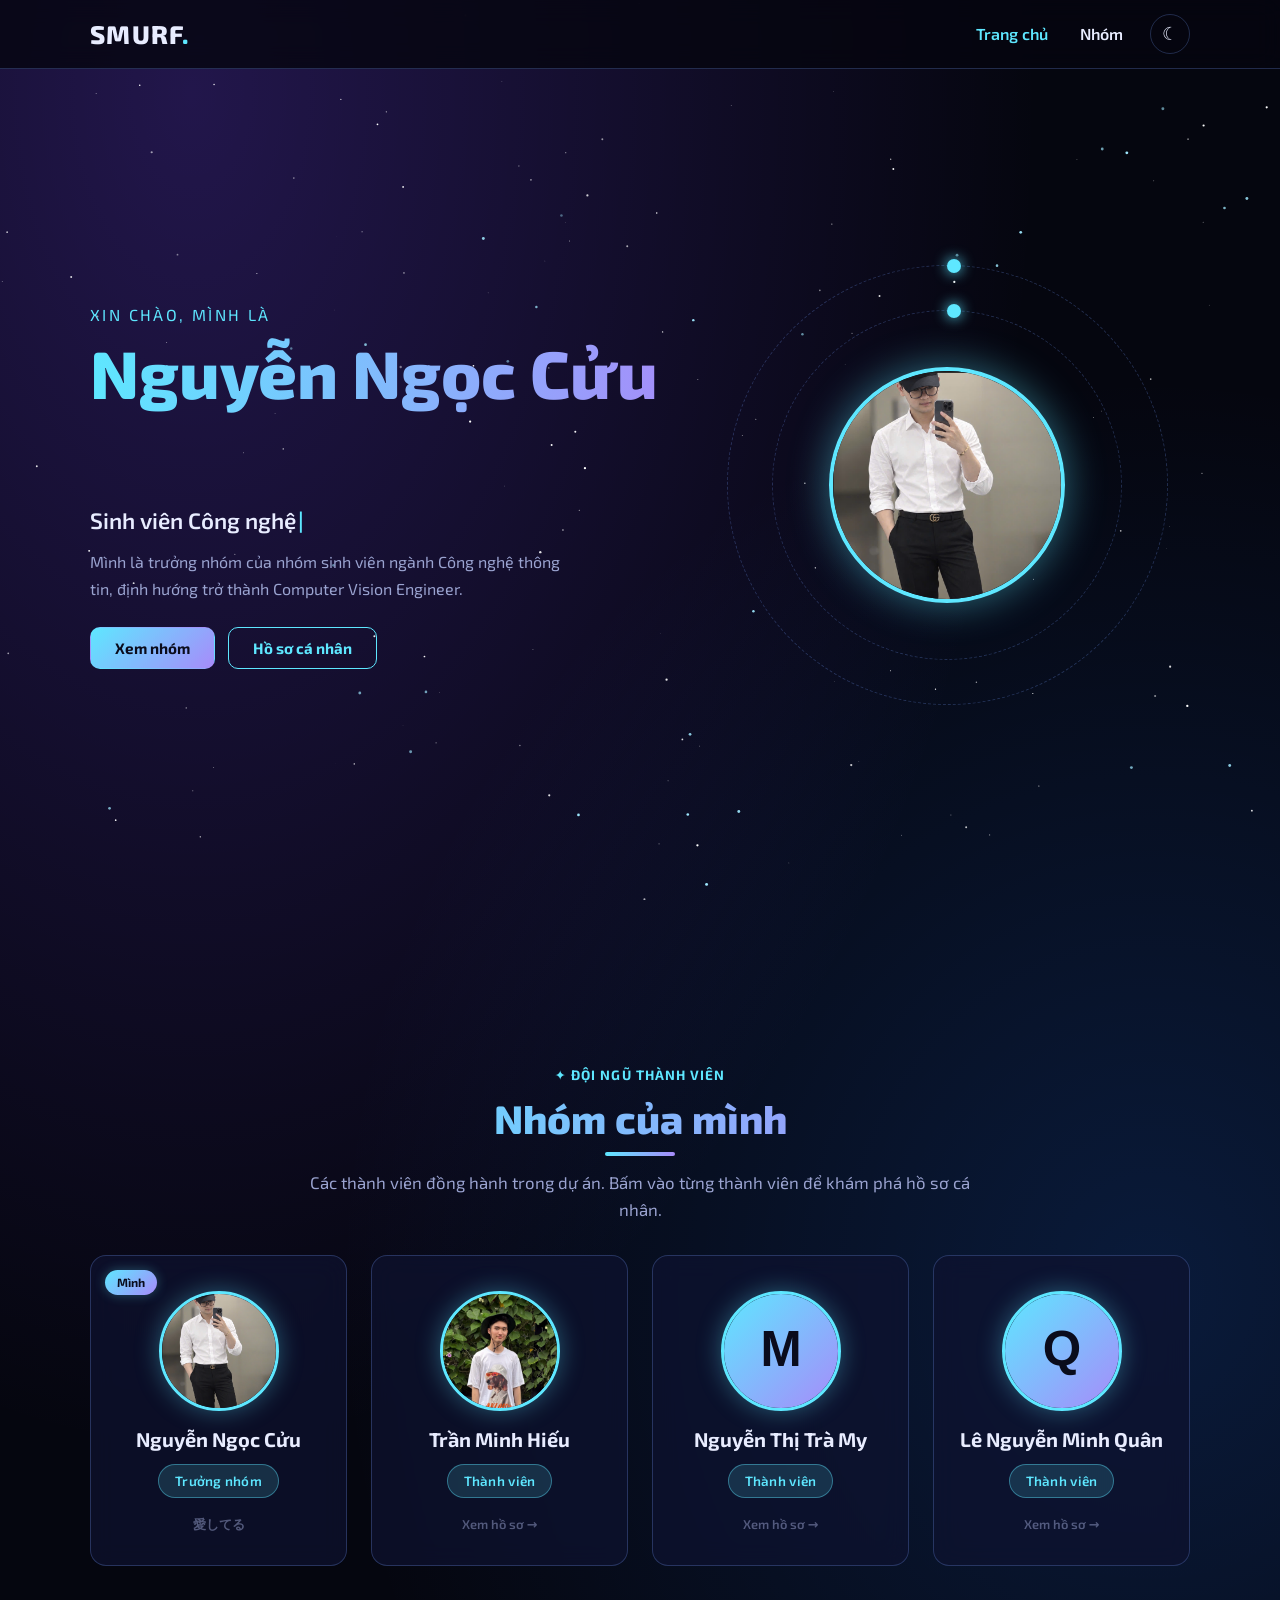
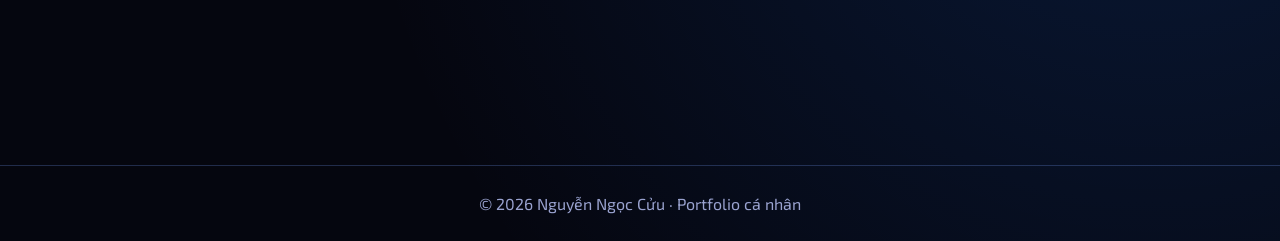
==== index.html @ 29a0bb09 "portfolionhom5" ====
<!DOCTYPE html>
<html lang="vi" data-theme="dark">
<head>
  <meta charset="utf-8">
  <meta name="viewport" content="width=device-width, initial-scale=1">
  <meta name="description" content="Portfolio cá nhân của Nguyễn Văn A – sinh viên Công nghệ thông tin, định hướng Web Developer.">
  <title>Nguyễn Văn A – Portfolio</title>

  <link rel="stylesheet" href="https://fonts.googleapis.com/css2?family=Exo+2:wght@400;600;700;800&display=swap">
  <link rel="stylesheet" href="css/base.css">
  <link rel="stylesheet" href="css/layout.css">
  <link rel="stylesheet" href="css/components.css">
  <link rel="stylesheet" href="css/team.css">
  <link rel="stylesheet" href="css/animations.css">
  <link rel="stylesheet" href="css/responsive.css">

  <script src="js/utils.js"></script>
</head>

<body>
  <canvas id="space" aria-hidden="true"></canvas>
  <a class="skip-link" href="#main">Bỏ qua menu</a>

  <header class="site-header">
    <nav class="navbar container" aria-label="Menu chính">
      <a class="logo" href="#home">SMURF<span>.</span></a>

      <ul class="nav-links" id="navLinks">
        <li><a href="#home">Trang chủ</a></li>
        <li><a href="#team">Nhóm</a></li>

      </ul>

      <button class="icon-btn" id="themeToggle" type="button" aria-label="Đổi giao diện sáng / tối">☾</button>
      <button class="icon-btn menu-toggle" id="menuToggle" type="button" aria-expanded="false" aria-controls="navLinks" aria-label="Mở menu">☰</button>
    </nav>
  </header>

  <main id="main">
    <section id="home" class="hero container" aria-labelledby="heroTitle">
      <div class="hero-text">
        <p class="eyebrow">Xin chào, mình là</p>
        <h1 id="heroTitle" class="gradient-text"><a href="cuu.html" class="name-link" title="Xem thông tin cá nhân">Nguyễn Ngọc Cửu</a></h1>
        <p class="typing"><span id="typing"></span><span class="cursor" aria-hidden="true">|</span></p>
        <p class="lead">Mình là trưởng nhóm của nhóm  sinh viên ngành Công nghệ thông tin, định hướng trở thành Computer Vision Engineer.</p>
        <div class="hero-actions">
          <a class="btn" href="#team">Xem nhóm</a>
          <a class="btn ghost" href="cuu.html">Hồ sơ cá nhân</a>
        </div>
      </div>

      <figure class="hero-visual">
        <div class="orbit orbit-1"><i></i></div>
        <div class="orbit orbit-2"><i></i></div>
        <img class="avatar" src="./images/cuu.png" data-label="Ảnh của bạn" alt="Ảnh đại diện của Nguyễn Ngọc Cửu">
      </figure>
    </section>

    <section id="team" class="section container" aria-labelledby="teamTitle">
      <div class="team-header reveal">
        <span class="team-eyebrow">✦ Đội ngũ thành viên</span>
        <h2 id="teamTitle" class="section-title gradient-text">Nhóm của mình</h2>
        <p class="team-desc">Các thành viên đồng hành trong dự án. Bấm vào từng thành viên để khám phá hồ sơ cá nhân.</p>
      </div>

      <div class="team-grid" id="teamGrid">
        <article class="card member owner reveal">
          <a class="member-main" href="cuu.html" title="Xem thông tin Nguyễn Ngọc Cửu">
            <div class="member-photo-wrap">
              <img class="member-photo" src="./images/cuu.png" data-label="Ảnh của bạn" alt="Ảnh đại diện của Nguyễn Ngọc Cửu">
            </div>
            <h3>Nguyễn Ngọc Cửu</h3>
            <span class="member-tag">Trưởng nhóm</span>
            <span class="member-hint">愛してる</span>
          </a>
          <span class="badge">Mình</span>
        </article>

        <article class="card member reveal">
          <a class="member-main" href="hieu.html" title="Xem thông tin Trần Minh Hiếu">
            <div class="member-photo-wrap">
              <img class="member-photo" src="./images/anh1.jpeg" alt="Ảnh đại diện của Trần Minh Hiếu">
            </div>
            <h3>Trần Minh Hiếu</h3>
            <span class="member-tag">Thành viên</span>
            <span class="member-hint">Xem hồ sơ →</span>
          </a>
        </article>

        <article class="card member reveal">
          <a class="member-main" href="my.html" title="Xem thông tin Nguyễn Thị Trà My">
            <div class="member-photo-wrap">
              <img class="member-photo" src="./images/my.svg" alt="Ảnh đại diện của Nguyễn Thị Trà My">
            </div>
            <h3>Nguyễn Thị Trà My</h3>
            <span class="member-tag">Thành viên</span>
            <span class="member-hint">Xem hồ sơ →</span>
          </a>
        </article>

        <article class="card member reveal">
          <a class="member-main" href="quan.html" title="Xem thông tin Lê Nguyễn Minh Quân">
            <div class="member-photo-wrap">
              <img class="member-photo" src="./images/quan.svg" alt="Ảnh đại diện của Lê Nguyễn Minh Quân">
            </div>
            <h3>Lê Nguyễn Minh Quân</h3>
            <span class="member-tag">Thành viên</span>
            <span class="member-hint">Xem hồ sơ →</span>
          </a>
        </article>
      </div>
    </section>

  </main>

  <footer class="site-footer">
    <p>© 2026 Nguyễn Ngọc Cửu · Portfolio cá nhân</p>
  </footer>

  <button class="to-top" id="toTop" type="button" aria-label="Lên đầu trang" hidden>▲</button>

  <dialog class="modal" id="projectModal" aria-labelledby="modalTitle">
    <button class="icon-btn modal-close" type="button" id="modalClose" aria-label="Đóng">×</button>
    <img id="modalImg" alt="">
    <div class="modal-body">
      <h3 id="modalTitle"></h3>
      <p id="modalDesc"></p>
      <ul class="tags" id="modalTags"></ul>
      <a class="btn small" id="modalLink" href="#" target="_blank" rel="noopener">Xem mã nguồn</a>
    </div>
  </dialog>

  <script src="js/space.js"></script>
  <script src="js/theme.js"></script>
  <script src="js/nav.js"></script>
  <script src="js/ui.js"></script>
  <script src="js/projects.js"></script>
  <script src="js/contact.js"></script>
</body>
</html>
---- css/base.css ----
:root {
  --bg: #05060f;
  --bg2: #0d1130;
  --card: rgba(14, 18, 48, .72);
  --line: rgba(120, 160, 255, .25);
  --text: #e8ecff;
  --muted: #9aa3d0;
  --accent: #5ee7ff;
  --accent2: #a78bfa;
  --danger: #ff6b86;
  --radius: 16px;
  --nav-h: 68px;
}

[data-theme="light"] {
  --bg: #f5f7ff;
  --bg2: #e9edff;
  --card: rgba(255, 255, 255, .88);
  --line: rgba(60, 80, 160, .2);
  --text: #16193a;
  --muted: #566080;
  --accent: #2f6bff;
  --accent2: #7c4dff;
}

* { box-sizing: border-box; }

html {
  scroll-behavior: smooth;
  scroll-padding-top: var(--nav-h);
}

body {
  margin: 0;
  background:
    radial-gradient(ellipse at 15% 5%, rgba(120, 70, 255, .25), transparent 55%),
    radial-gradient(ellipse at 90% 70%, rgba(30, 120, 255, .18), transparent 50%),
    var(--bg);
  color: var(--text);
  font: 400 1rem/1.7 "Exo 2", system-ui, sans-serif;
  transition: background .4s, color .4s;
}

h1, h2, h3, h4 { margin: 0; line-height: 1.2; }
p { margin: 0 0 1rem; }
a { color: inherit; text-decoration: none; }
img { display: block; max-width: 100%; }
ul, ol { margin: 0; padding: 0; list-style: none; }
.muted { color: var(--muted); }

.container { width: min(1100px, 92%); margin-inline: auto; }

#space {
  position: fixed;
  inset: 0;
  z-index: 0;
  transition: opacity .4s;
}
[data-theme="light"] #space { opacity: 0; }

.skip-link {
  position: absolute;
  left: -999px;
  padding: .5rem 1rem;
  background: var(--accent);
  color: #000;
}
.skip-link:focus { left: 0; z-index: 100; }

:focus-visible { outline: 2px solid var(--accent); outline-offset: 3px; }
---- css/layout.css ----
.site-header,
main,
.site-footer { position: relative; z-index: 1; }

.site-header {
  position: sticky;
  top: 0;
  z-index: 20;
  border-bottom: 1px solid var(--line);
  background: color-mix(in srgb, var(--bg) 80%, transparent);
  backdrop-filter: blur(12px);
}

.navbar {
  display: flex;
  align-items: center;
  gap: .8rem;
  height: var(--nav-h);
}

.logo {
  font-size: 1.6rem;
  font-weight: 800;
  letter-spacing: .05em;
}
.logo span { color: var(--accent); }

.nav-links {
  display: flex;
  gap: .2rem;
  margin-left: auto;
}

.hero {
  display: grid;
  grid-template-columns: 1.2fr 1fr;
  gap: 2rem;
  align-items: center;
  min-height: calc(100vh - var(--nav-h));
  padding-block: 3rem;
}
.hero-actions {
  display: flex;
  flex-wrap: wrap;
  gap: .8rem;
  margin-top: 1.5rem;
}

.section { padding-block: 4.5rem 1rem; }

.about-grid {
  display: grid;
  grid-template-columns: 1.4fr 1fr;
  gap: 1.5rem;
  align-items: start;
}

.grid-2 { display: grid; grid-template-columns: repeat(2, 1fr); gap: 1.2rem; }
.grid-3 { display: grid; grid-template-columns: repeat(3, 1fr); gap: 1.2rem; }

.skill-grid {
  display: grid;
  grid-template-columns: repeat(2, 1fr);
  gap: 1.2rem 2.5rem;
}

.project-grid {
  display: grid;
  grid-template-columns: repeat(auto-fill, minmax(300px, 1fr));
  gap: 1.5rem;
}

.contact-grid {
  display: grid;
  grid-template-columns: 1fr 1.3fr;
  gap: 1.5rem;
  align-items: start;
}

.site-footer {
  margin-top: 2rem;
  padding: 1.5rem;
  border-top: 1px solid var(--line);
  color: var(--muted);
  text-align: center;
}
.site-footer p { margin: 0; }
---- css/components.css ----
.gradient-text {
  font-size: clamp(2.4rem, 7vw, 4.2rem);
  font-weight: 800;
  background: linear-gradient(90deg, var(--accent), var(--accent2), #ff7ad9, var(--accent));
  background-size: 300% 100%;
  -webkit-background-clip: text;
  background-clip: text;
  color: transparent;
}

.name-link {
  color: inherit;
  text-decoration: none;
  background: inherit;
  background-size: inherit;
  -webkit-background-clip: text;
  background-clip: text;
  position: relative;
  transition: filter .3s;
}
.name-link::after {
  content: " →";
  font-size: .6em;
  opacity: 0;
  transition: opacity .3s, transform .3s;
  display: inline-block;
  transform: translateX(-8px);
}
.name-link:hover::after {
  opacity: 1;
  transform: translateX(0);
}
.name-link:hover {
  filter: brightness(1.25) drop-shadow(0 0 18px color-mix(in srgb, var(--accent) 50%, transparent));
}
.eyebrow { margin-bottom: .3rem; color: var(--accent); letter-spacing: .15em; text-transform: uppercase; }
.typing { min-height: 2rem; margin: .5rem 0; font-size: 1.4rem; font-weight: 600; }
.lead { max-width: 480px; color: var(--muted); }

.section-title {
  margin-bottom: 1.8rem;
  font-size: clamp(1.7rem, 4vw, 2.3rem);
}
.section-title::after {
  content: "";
  display: block;
  width: 70px;
  height: 4px;
  margin-top: .6rem;
  border-radius: 2px;
  background: linear-gradient(90deg, var(--accent), var(--accent2));
}
.sub-title { margin: 2.5rem 0 1rem; font-size: 1.4rem; }

.btn {
  display: inline-block;
  padding: .7rem 1.5rem;
  border: 1px solid transparent;
  border-radius: 10px;
  background: linear-gradient(135deg, var(--accent), var(--accent2));
  color: #0a0c1c;
  font: 700 .95rem "Exo 2", sans-serif;
  cursor: pointer;
}
.btn.ghost { border-color: var(--accent); background: transparent; color: var(--accent); }
.btn.small { padding: .4rem 1rem; font-size: .85rem; }

.icon-btn {
  width: 40px;
  height: 40px;
  border: 1px solid var(--line);
  border-radius: 50%;
  background: transparent;
  color: var(--text);
  font-size: 1.1rem;
  cursor: pointer;
}
.menu-toggle { display: none; }

.nav-links a {
  display: block;
  padding: .5rem .9rem;
  border-radius: 8px;
  font-weight: 600;
}
.nav-links a.active { color: var(--accent); }

.card {
  padding: 1.5rem;
  border: 1px solid var(--line);
  border-radius: var(--radius);
  background: var(--card);
  backdrop-filter: blur(8px);
}
.card h3, .card h4 { margin-bottom: .5rem; }

.info-card { display: grid; gap: .9rem; margin: 0; }
.info-card dt { color: var(--muted); font-size: .85rem; }
.info-card dd { margin: 0; font-weight: 600; }

.bullets li { padding-left: 1.2rem; position: relative; }
.bullets li::before { content: "✦"; position: absolute; left: 0; color: var(--accent); }

.skill-head { display: flex; justify-content: space-between; margin-bottom: .4rem; font-weight: 600; }
.bar { height: 10px; overflow: hidden; border-radius: 5px; background: var(--line); }
.bar span {
  display: block;
  width: 0;
  height: 100%;
  border-radius: inherit;
  background: linear-gradient(90deg, var(--accent), var(--accent2));
  transition: width 1.2s ease;
}
.reveal.in .bar span { width: var(--level); }

.tabs { display: flex; flex-wrap: wrap; gap: .5rem; margin-bottom: 1.5rem; }
.tab-btn, .filter-btn {
  padding: .5rem 1.2rem;
  border: 1px solid var(--line);
  border-radius: 20px;
  background: transparent;
  color: var(--text);
  font: 600 .9rem "Exo 2", sans-serif;
  cursor: pointer;
}
.tab-btn.active, .filter-btn.active {
  border-color: transparent;
  background: linear-gradient(135deg, var(--accent), var(--accent2));
  color: #0a0c1c;
}
.timeline { border-left: 2px solid var(--line); }
.timeline li { position: relative; padding: 0 0 1.5rem 1.5rem; }
.timeline li::before {
  content: "";
  position: absolute;
  top: .5rem;
  left: -7px;
  width: 12px;
  height: 12px;
  border-radius: 50%;
  background: var(--accent);
  box-shadow: 0 0 10px var(--accent);
}
.timeline time { color: var(--accent); font-size: .85rem; font-weight: 600; }

.filters { display: flex; flex-wrap: wrap; gap: .5rem; margin-bottom: 1.5rem; }
.project { display: flex; flex-direction: column; overflow: hidden; padding: 0; transform-style: preserve-3d; }
.project[hidden] { display: none; }
.project figure { margin: 0; overflow: hidden; }
.project img { width: 100%; aspect-ratio: 16 / 10; object-fit: cover; }
.project-body { display: flex; flex: 1; flex-direction: column; gap: .6rem; padding: 1.2rem; }
.project-desc { flex: 1; margin: 0; color: var(--muted); font-size: .95rem; }
.project-links { display: flex; align-items: center; justify-content: space-between; }
.link { color: var(--accent); font-weight: 600; }
.tags { display: flex; flex-wrap: wrap; gap: .4rem; }
.tags li {
  padding: .1rem .7rem;
  border: 1px solid var(--accent);
  border-radius: 20px;
  color: var(--accent);
  font-size: .8rem;
}

.modal {
  width: min(620px, 92%);
  padding: 0;
  overflow: hidden;
  border: 1px solid var(--line);
  border-radius: var(--radius);
  background: var(--bg2);
  color: var(--text);
}
.modal::backdrop { background: rgba(0, 0, 0, .65); }
.modal img { width: 100%; max-height: 260px; object-fit: cover; }
.modal-body { display: grid; gap: .8rem; padding: 1.5rem; }
.modal-body p { margin: 0; color: var(--muted); }
.modal-close { position: absolute; top: .8rem; right: .8rem; background: rgba(0, 0, 0, .5); color: #fff; }

.contact-info p { margin-bottom: .8rem; }
.contact-info a { color: var(--accent); }
.contact-form { display: grid; gap: 1rem; }
.contact-form label { display: grid; gap: .3rem; font-weight: 600; font-size: .9rem; }
.contact-form input,
.contact-form textarea {
  padding: .7rem .9rem;
  border: 1px solid var(--line);
  border-radius: 10px;
  background: transparent;
  color: var(--text);
  font: inherit;
}
.contact-form .invalid { border-color: var(--danger); }
.error { min-height: 1em; color: var(--danger); font-weight: 400; }
.form-ok { margin: 0; color: #3ddc97; font-weight: 600; }
.contact-form .btn { justify-self: start; }

.to-top {
  position: fixed;
  right: 1.2rem;
  bottom: 1.2rem;
  z-index: 30;
  width: 46px;
  height: 46px;
  border: 0;
  border-radius: 50%;
  background: linear-gradient(135deg, var(--accent), var(--accent2));
  color: #0a0c1c;
  font-size: 1.1rem;
  cursor: pointer;
}
.to-top[hidden] { display: none; }
---- css/team.css ----
#team {
  min-height: calc(100vh - var(--nav-h));
  display: flex;
  flex-direction: column;
  justify-content: center;
  align-items: center;
  text-align: center;
  padding-block: 3.5rem 4rem;
  box-sizing: border-box;
  scroll-margin-top: var(--nav-h);
}

.team-header {
  max-width: 680px;
  margin-inline: auto;
  margin-bottom: 2rem;
}

.team-eyebrow {
  display: inline-block;
  font-size: .85rem;
  font-weight: 700;
  letter-spacing: .08em;
  text-transform: uppercase;
  color: var(--accent);
  margin-bottom: .5rem;
}

#team .section-title {
  font-size: clamp(1.8rem, 3.5vw, 2.5rem);
  font-weight: 800;
  margin-bottom: .8rem;
}

#team .section-title::after {
  margin-inline: auto;
}

.team-desc {
  color: var(--muted);
  font-size: 1.05rem;
  line-height: 1.6;
  margin: 0;
}

.team-grid {
  display: grid;
  grid-template-columns: repeat(4, 1fr);
  gap: 1.5rem;
  width: 100%;
  max-width: 1140px;
  margin-inline: auto;
  justify-content: center;
  align-items: stretch;
}

.member {
  position: relative;
  padding: 0;
  text-align: center;
  border-radius: var(--radius);
  background: var(--card);
  border: 1px solid var(--line);
  backdrop-filter: blur(12px);
  transition: transform .35s cubic-bezier(0.16, 1, 0.3, 1), box-shadow .35s ease, border-color .35s ease;
  overflow: hidden;
  display: flex;
  flex-direction: column;
}

.member:hover {
  transform: translateY(-8px);
  border-color: var(--accent);
  box-shadow: 0 16px 36px color-mix(in srgb, var(--accent) 22%, transparent), 0 0 0 1px color-mix(in srgb, var(--accent) 30%, transparent);
}

.member-main {
  display: flex;
  flex-direction: column;
  align-items: center;
  gap: .5rem;
  width: 100%;
  height: 100%;
  padding: 2.2rem 1.2rem 1.8rem;
  border: 0;
  background: none;
  color: inherit;
  font: inherit;
  cursor: pointer;
  text-decoration: none;
}

.member-photo-wrap {
  position: relative;
  margin-bottom: .5rem;
}

.member-photo {
  width: 120px;
  height: 120px;
  border: 3px solid var(--accent);
  border-radius: 50%;
  box-shadow: 0 0 24px color-mix(in srgb, var(--accent) 35%, transparent);
  object-fit: cover;
  transition: transform .35s ease, box-shadow .35s ease;
}

.member:hover .member-photo {
  transform: scale(1.08) rotate(-2deg);
  box-shadow: 0 0 32px color-mix(in srgb, var(--accent) 55%, transparent);
}

.member h3 {
  font-size: 1.25rem;
  font-weight: 700;
  margin: 0;
  color: var(--text);
  transition: color .3s ease;
}

.member:hover h3 {
  color: var(--accent);
}

.member-tag {
  display: inline-block;
  margin-top: .35rem;
  padding: .28rem 1rem;
  border-radius: 20px;
  background: color-mix(in srgb, var(--accent) 15%, transparent);
  border: 1px solid color-mix(in srgb, var(--accent) 40%, transparent);
  color: var(--accent);
  font-size: .84rem;
  font-weight: 600;
  letter-spacing: .02em;
  transition: all .3s ease;
}

.member:hover .member-tag {
  background: linear-gradient(135deg, var(--accent), var(--accent2));
  color: #0a0c1c;
  border-color: transparent;
  box-shadow: 0 0 16px color-mix(in srgb, var(--accent) 40%, transparent);
}

.member-hint {
  margin-top: .5rem;
  font-size: .8rem;
  font-weight: 600;
  color: var(--muted);
  opacity: .5;
  transition: opacity .3s, transform .3s, color .3s;
}

.member:hover .member-hint {
  opacity: 1;
  color: var(--accent);
  transform: translateY(-2px);
}

.badge {
  position: absolute;
  top: .9rem;
  left: .9rem;
  padding: .15rem .75rem;
  border-radius: 20px;
  background: linear-gradient(135deg, var(--accent), var(--accent2));
  color: #0a0c1c;
  font-size: .75rem;
  font-weight: 700;
  box-shadow: 0 0 12px color-mix(in srgb, var(--accent) 30%, transparent);
}
---- css/animations.css ----
@keyframes spin   { to { transform: rotate(360deg); } }
@keyframes shine  { to { background-position: 300% 0; } }
@keyframes float  { 0%, 100% { transform: translateY(0); } 50% { transform: translateY(-14px); } }
@keyframes blink  { 50% { opacity: 0; } }
@keyframes pop    { from { opacity: 0; transform: scale(.94); } to { opacity: 1; transform: none; } }

.gradient-text { animation: shine 8s linear infinite; }
.cursor { margin-left: 2px; color: var(--accent); animation: blink 1s steps(1) infinite; }

.hero-visual {
  position: relative;
  display: grid;
  place-items: center;
  width: min(380px, 80%);
  margin: auto;
  aspect-ratio: 1;
}
.orbit {
  position: absolute;
  border: 1px dashed var(--line);
  border-radius: 50%;
  animation: spin 18s linear infinite;
}
.orbit-1 { inset: 4%; }
.orbit-2 { inset: -8%; animation-duration: 28s; animation-direction: reverse; }
.orbit i {
  position: absolute;
  top: -7px;
  left: 50%;
  width: 14px;
  height: 14px;
  border-radius: 50%;
  background: var(--accent);
  box-shadow: 0 0 14px var(--accent);
}
.avatar {
  width: 62%;
  aspect-ratio: 1;
  border: 4px solid var(--accent);
  border-radius: 50%;
  box-shadow: 0 0 40px color-mix(in srgb, var(--accent) 45%, transparent);
  object-fit: cover;
  animation: float 6s ease-in-out infinite;
}

.btn, .icon-btn, .tab-btn, .filter-btn, .to-top, .nav-links a, .card {
  transition: transform .25s, box-shadow .25s, background .25s, color .25s, border-color .25s;
}
.btn:hover { transform: translateY(-3px); box-shadow: 0 8px 20px color-mix(in srgb, var(--accent) 40%, transparent); }
.icon-btn:hover { transform: rotate(20deg) scale(1.1); border-color: var(--accent); }
.nav-links a:hover { background: color-mix(in srgb, var(--accent) 14%, transparent); color: var(--accent); }
.tab-btn:hover, .filter-btn:hover { border-color: var(--accent); }
.card:hover { border-color: var(--accent); box-shadow: 0 10px 30px rgba(0, 0, 0, .25); }
.project img { transition: transform .5s; }
.project:hover img { transform: scale(1.08); }
.to-top:hover { transform: translateY(-5px); }
.modal[open] { animation: pop .25s ease; }

.reveal { opacity: 0; transform: translateY(24px); transition: opacity .6s, transform .6s; }
.reveal.in { opacity: 1; transform: none; }

@media (prefers-reduced-motion: reduce) {
  *, *::before, *::after { animation: none !important; transition: none !important; }
  .reveal { opacity: 1; transform: none; }
}
---- css/responsive.css ----
@media (max-width: 992px) {
  .hero { grid-template-columns: 1fr; text-align: center; }
  .hero-text .lead { margin-inline: auto; }
  .hero-actions { justify-content: center; }
  .hero-visual { order: -1; width: min(300px, 70%); }

  .about-grid, .contact-grid { grid-template-columns: 1fr; }
  .grid-3 { grid-template-columns: repeat(2, 1fr); }
}

@media (max-width: 800px) {
  .menu-toggle { display: inline-block; }

  .nav-links {
    position: absolute;
    top: var(--nav-h);
    left: 0;
    right: 0;
    flex-direction: column;
    max-height: 0;
    margin: 0;
    overflow: hidden;
    border-bottom: 1px solid var(--line);
    background: var(--bg2);
    transition: max-height .3s;
  }
  .nav-links.open { max-height: 420px; }
  .nav-links a { padding: .9rem 1.5rem; border-radius: 0; }
  #themeToggle { margin-left: auto; }
}

@media (max-width: 640px) {
  .grid-2, .grid-3, .skill-grid { grid-template-columns: 1fr; }
  .section { padding-top: 3rem; }
  .project-grid { grid-template-columns: 1fr; }
}

@media (max-width: 992px) {
  .team-grid { grid-template-columns: repeat(2, 1fr); gap: 1.2rem; }
  #team { min-height: auto; padding-block: 4rem 3rem; }
}
@media (max-width: 640px) {
  .team-grid { gap: 1rem; }
  .member-main { padding: 1.6rem .8rem 1.4rem; }
  .member-photo { width: 96px; height: 96px; }
  .member h3 { font-size: 1.1rem; }
}
@media (max-width: 420px) {
  .team-grid { grid-template-columns: 1fr; }
}
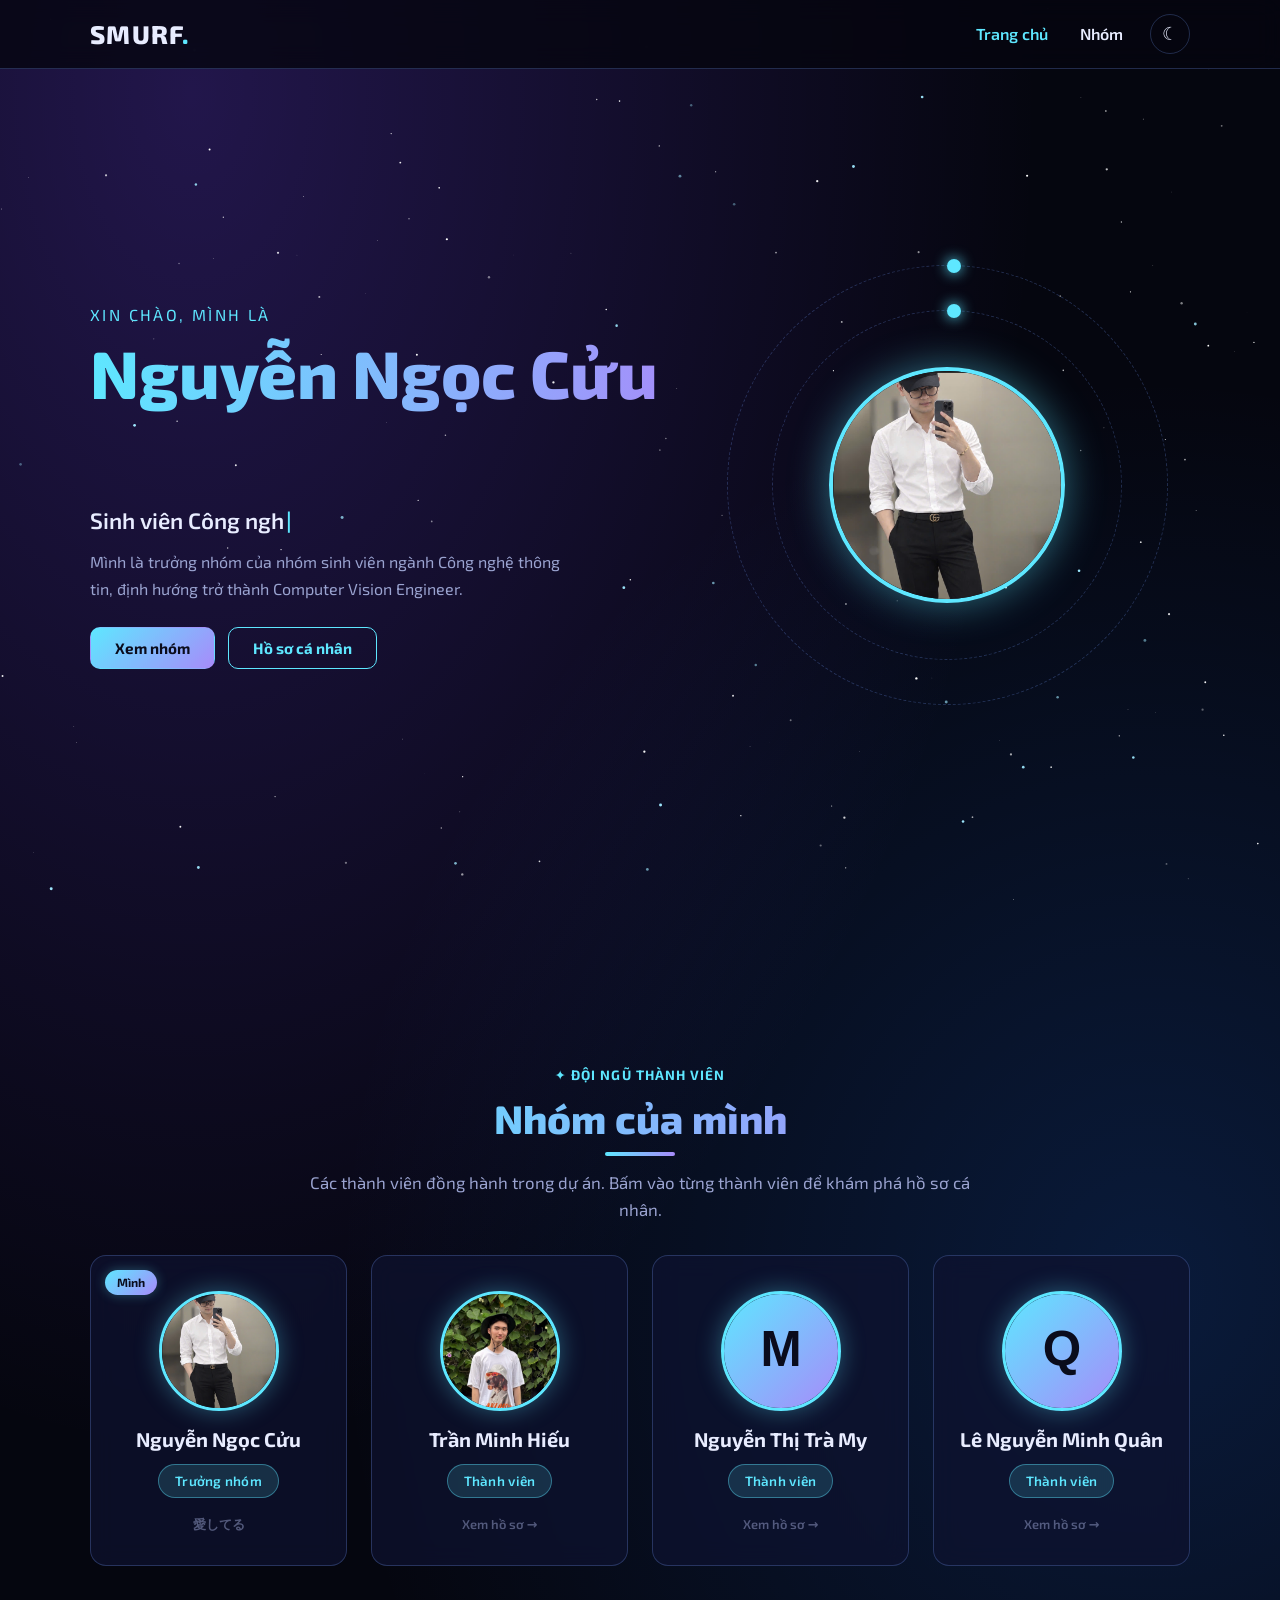
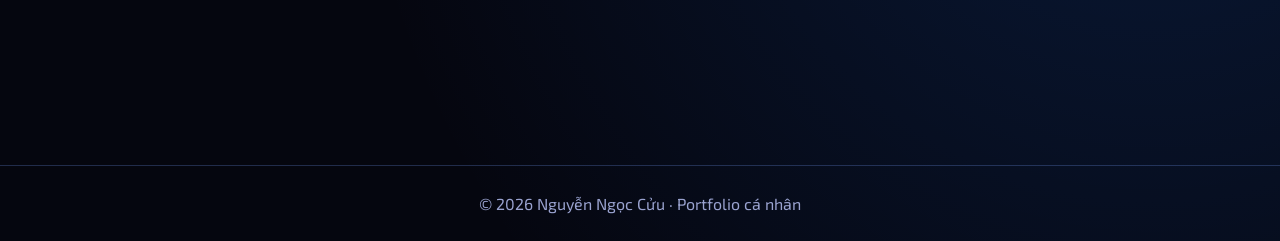
==== commit ce5fa9a7: "portfolionhom5" ====
--- a/index.html
+++ b/index.html
@@ -3,8 +3,8 @@
 <head>
   <meta charset="utf-8">
   <meta name="viewport" content="width=device-width, initial-scale=1">
-  <meta name="description" content="Portfolio cá nhân của Nguyễn Văn A – sinh viên Công nghệ thông tin, định hướng Web Developer.">
-  <title>Nguyễn Văn A – Portfolio</title>
+  <meta name="description" content="Portfolio Nhóm 5 – sinh viên Công nghệ thông tin, định hướng Web Developer.">
+  <title>Nguyễn Ngọc Cửu – Portfolio</title>
 
   <link rel="stylesheet" href="https://fonts.googleapis.com/css2?family=Exo+2:wght@400;600;700;800&display=swap">
   <link rel="stylesheet" href="css/base.css">
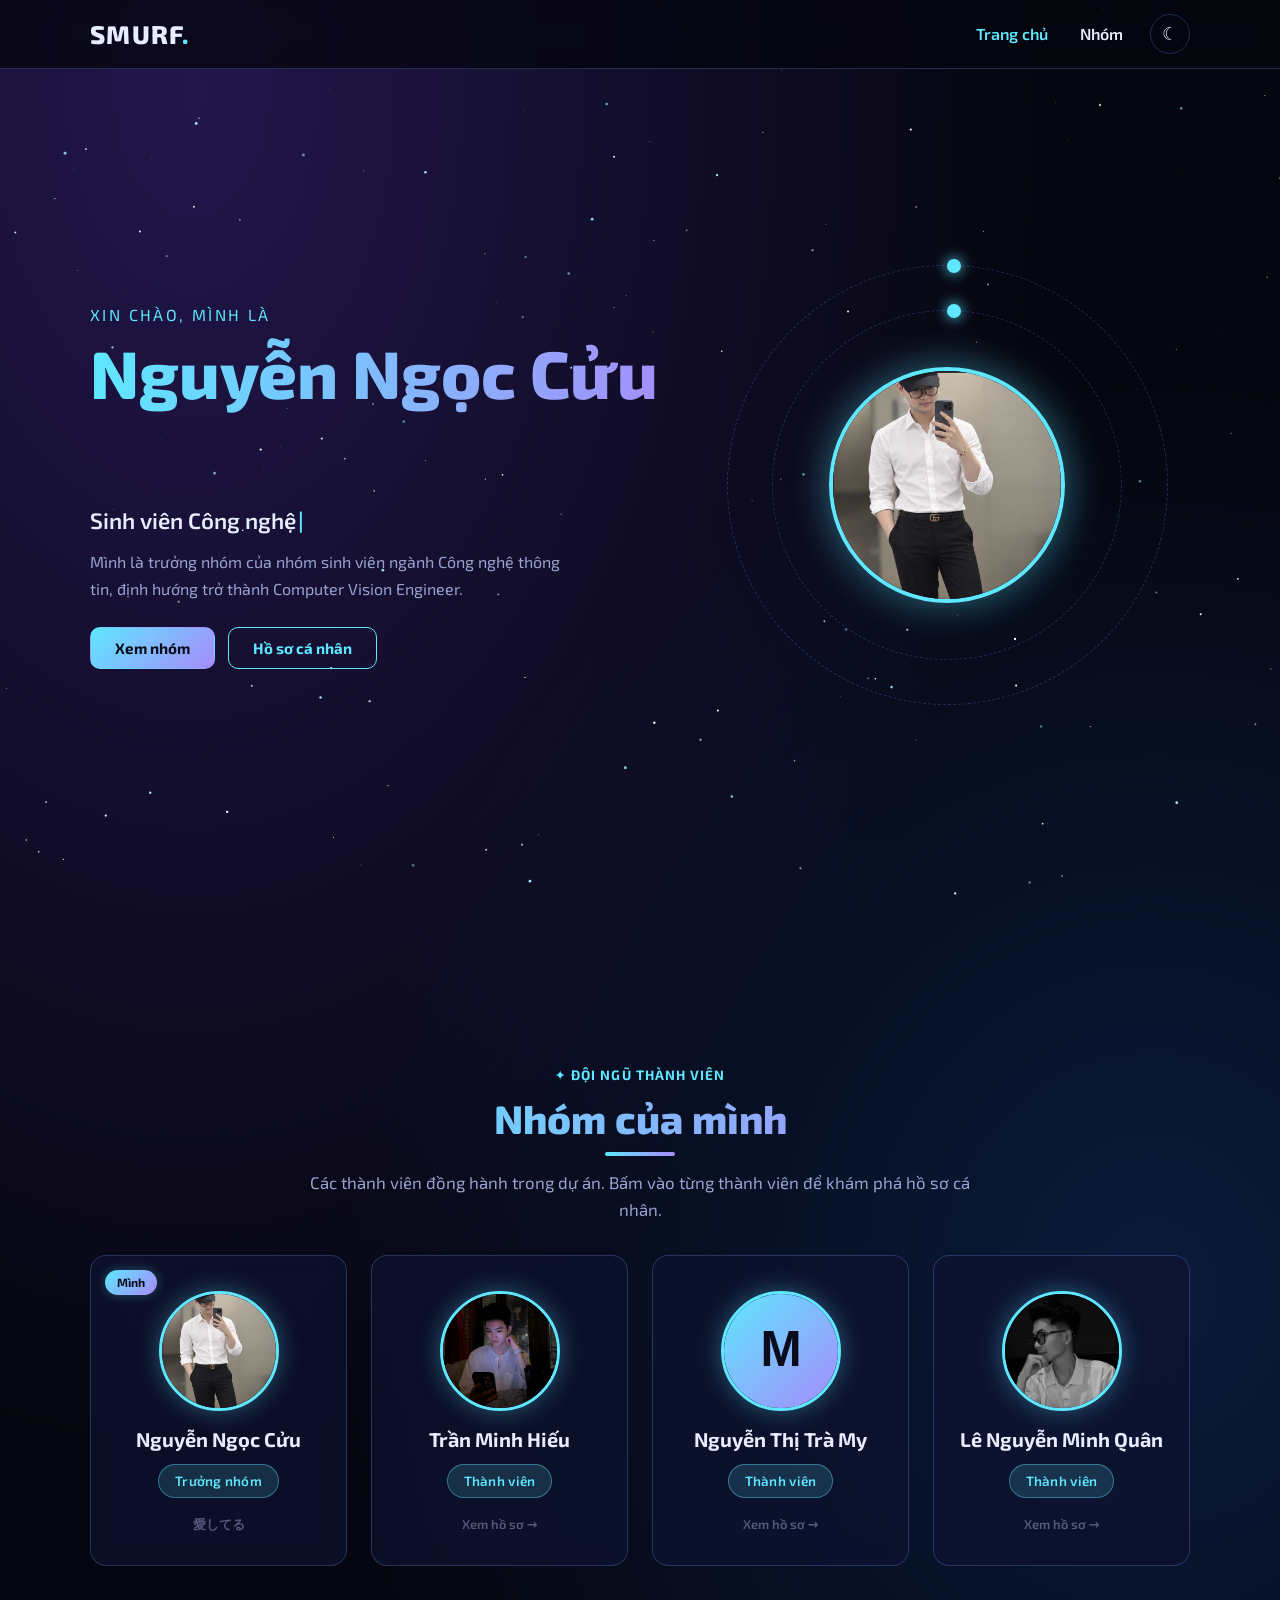
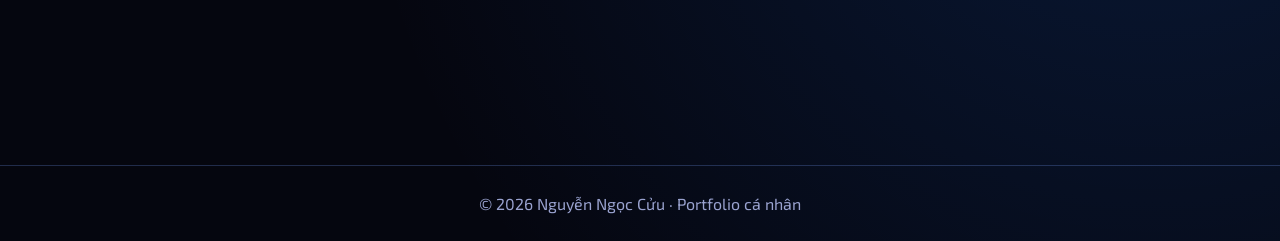
==== commit 0ca321ce: "Nhom5" ====
--- a/index.html
+++ b/index.html
@@ -79,7 +79,7 @@
         <article class="card member reveal">
           <a class="member-main" href="hieu.html" title="Xem thông tin Trần Minh Hiếu">
             <div class="member-photo-wrap">
-              <img class="member-photo" src="./images/anh1.jpeg" alt="Ảnh đại diện của Trần Minh Hiếu">
+              <img class="member-photo" src="./images/anh1.png" alt="Ảnh đại diện của Trần Minh Hiếu">
             </div>
             <h3>Trần Minh Hiếu</h3>
             <span class="member-tag">Thành viên</span>
@@ -88,9 +88,9 @@
         </article>
 
         <article class="card member reveal">
-          <a class="member-main" href="my.html" title="Xem thông tin Nguyễn Thị Trà My">
+          <a class="member-main" href="../portfolio/my.html" title="Xem thông tin Nguyễn Thị Trà My">
             <div class="member-photo-wrap">
-              <img class="member-photo" src="./images/my.svg" alt="Ảnh đại diện của Nguyễn Thị Trà My">
+              <img class="member-photo" src="../portfolio/images/avatar.jpg" alt="Ảnh đại diện của Nguyễn Thị Trà My">
             </div>
             <h3>Nguyễn Thị Trà My</h3>
             <span class="member-tag">Thành viên</span>
@@ -101,7 +101,7 @@
         <article class="card member reveal">
           <a class="member-main" href="quan.html" title="Xem thông tin Lê Nguyễn Minh Quân">
             <div class="member-photo-wrap">
-              <img class="member-photo" src="./images/quan.svg" alt="Ảnh đại diện của Lê Nguyễn Minh Quân">
+              <img class="member-photo" src="./images/quandi.png" alt="Ảnh đại diện của Lê Nguyễn Minh Quân">
             </div>
             <h3>Lê Nguyễn Minh Quân</h3>
             <span class="member-tag">Thành viên</span>
@@ -137,4 +137,4 @@
   <script src="js/projects.js"></script>
   <script src="js/contact.js"></script>
 </body>
-</html>
+</html>
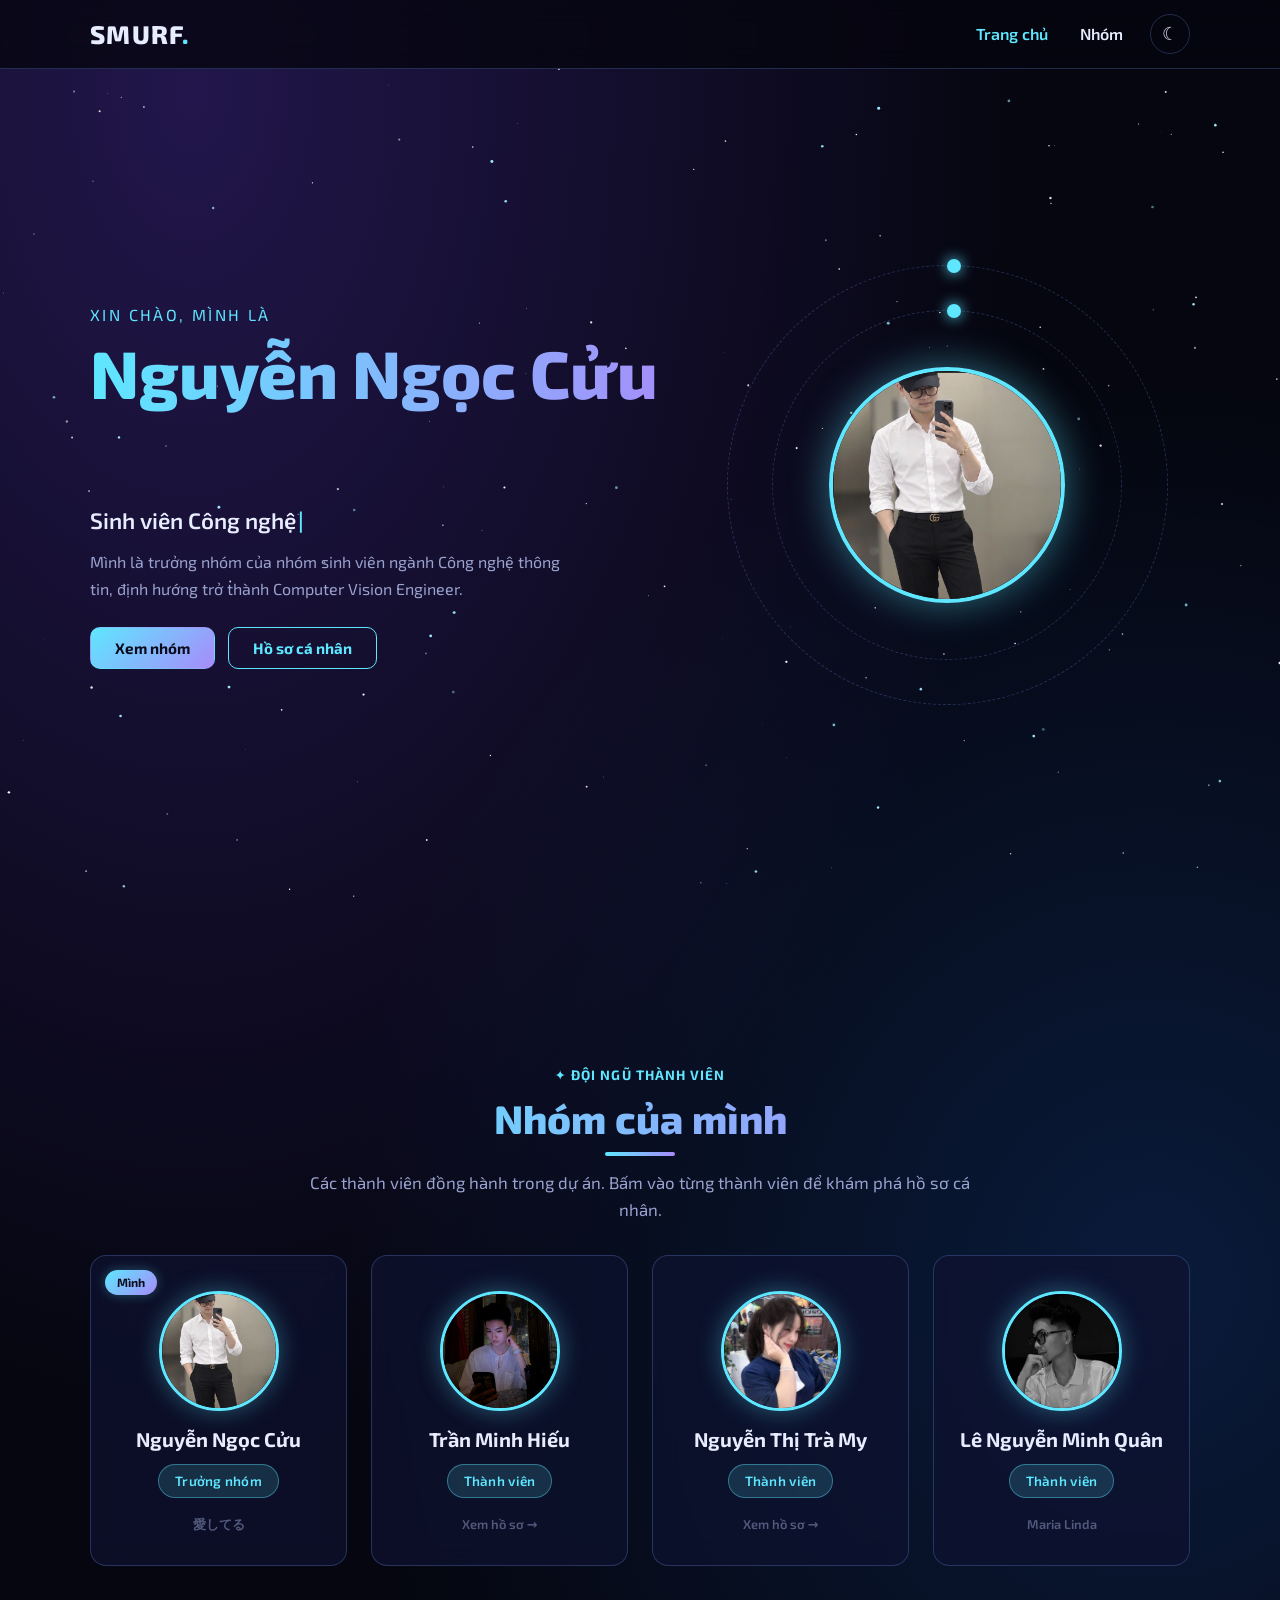
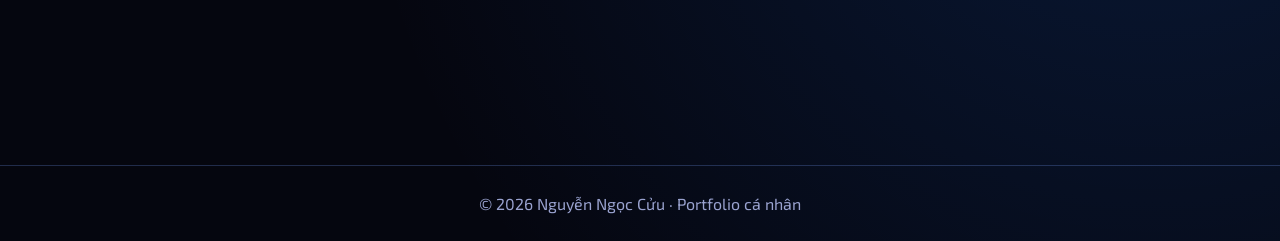
==== commit 31a2af4c: "nhom5" ====
--- a/index.html
+++ b/index.html
@@ -3,7 +3,7 @@
 <head>
   <meta charset="utf-8">
   <meta name="viewport" content="width=device-width, initial-scale=1">
-  <meta name="description" content="Portfolio Nhóm 5 – sinh viên Công nghệ thông tin, định hướng Web Developer.">
+  <meta name="description" content="Portfolio Nhóm 5 – sinh viên Công nghệ thông tin, định hướng Computer Vision Engineer..">
   <title>Nguyễn Ngọc Cửu – Portfolio</title>
 
   <link rel="stylesheet" href="https://fonts.googleapis.com/css2?family=Exo+2:wght@400;600;700;800&display=swap">
@@ -65,7 +65,7 @@
 
       <div class="team-grid" id="teamGrid">
         <article class="card member owner reveal">
-          <a class="member-main" href="cuu.html" title="Xem thông tin Nguyễn Ngọc Cửu">
+          <a class="member-main" href="./cuu.html" title="Xem thông tin Nguyễn Ngọc Cửu">
             <div class="member-photo-wrap">
               <img class="member-photo" src="./images/cuu.png" data-label="Ảnh của bạn" alt="Ảnh đại diện của Nguyễn Ngọc Cửu">
             </div>
@@ -77,7 +77,7 @@
         </article>
 
         <article class="card member reveal">
-          <a class="member-main" href="hieu.html" title="Xem thông tin Trần Minh Hiếu">
+          <a class="member-main" href="./hieu.html" title="Xem thông tin Trần Minh Hiếu">
             <div class="member-photo-wrap">
               <img class="member-photo" src="./images/anh1.png" alt="Ảnh đại diện của Trần Minh Hiếu">
             </div>
@@ -88,9 +88,9 @@
         </article>
 
         <article class="card member reveal">
-          <a class="member-main" href="../portfolio/my.html" title="Xem thông tin Nguyễn Thị Trà My">
+          <a class="member-main" href="./my.html" title="Xem thông tin Nguyễn Thị Trà My">
             <div class="member-photo-wrap">
-              <img class="member-photo" src="../portfolio/images/avatar.jpg" alt="Ảnh đại diện của Nguyễn Thị Trà My">
+              <img class="member-photo" src="./images/avatar.jpg" alt="Ảnh đại diện của Nguyễn Thị Trà My">
             </div>
             <h3>Nguyễn Thị Trà My</h3>
             <span class="member-tag">Thành viên</span>
@@ -99,13 +99,13 @@
         </article>
 
         <article class="card member reveal">
-          <a class="member-main" href="quan.html" title="Xem thông tin Lê Nguyễn Minh Quân">
+          <a class="member-main" href="./quan.html" title="Xem thông tin Lê Nguyễn Minh Quân">
             <div class="member-photo-wrap">
               <img class="member-photo" src="./images/quandi.png" alt="Ảnh đại diện của Lê Nguyễn Minh Quân">
             </div>
             <h3>Lê Nguyễn Minh Quân</h3>
             <span class="member-tag">Thành viên</span>
-            <span class="member-hint">Xem hồ sơ →</span>
+            <span class="member-hint">Maria Linda</span>
           </a>
         </article>
       </div>
